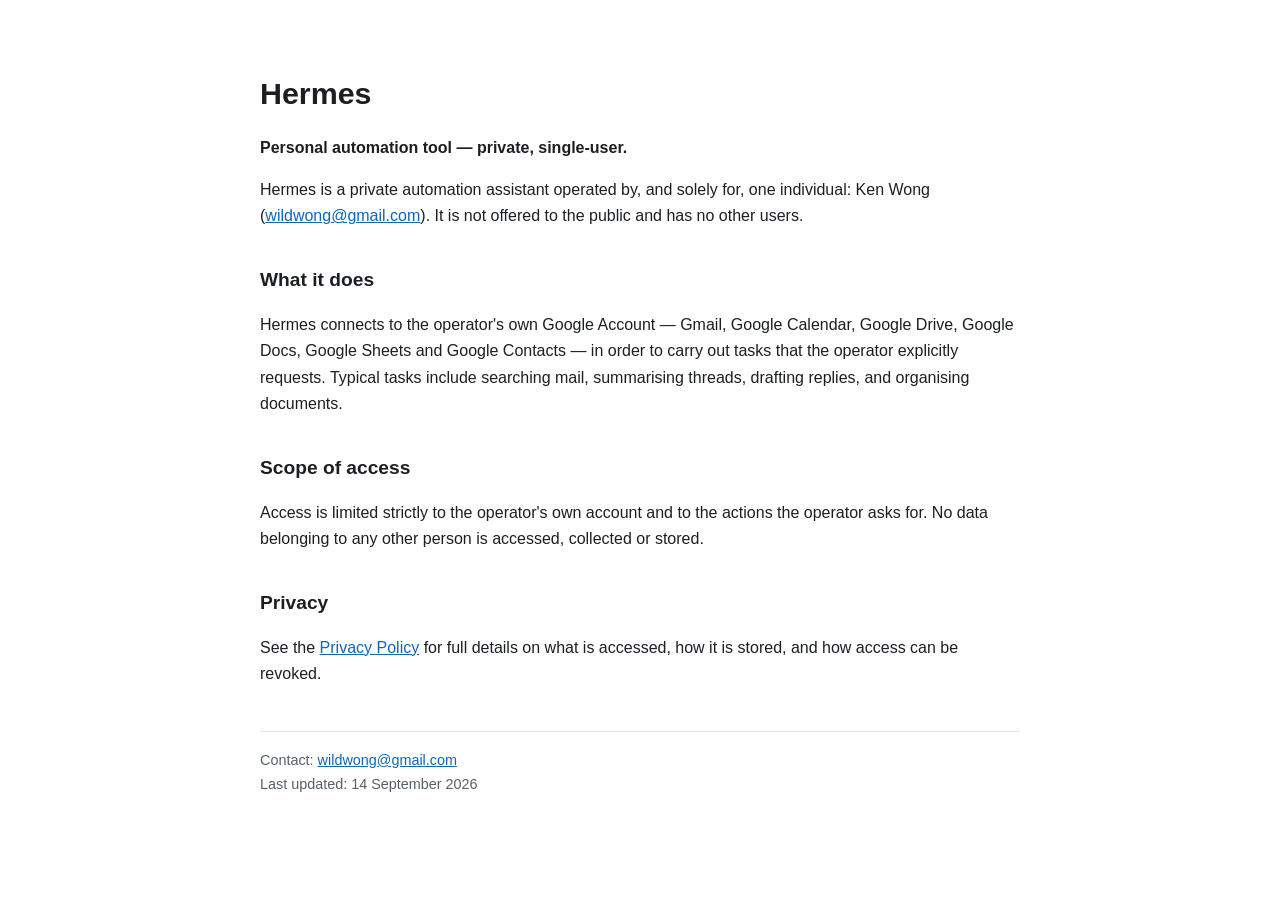
==== index.html @ 243882c4 "Add home page" ====
<!DOCTYPE html>
<html lang="en">
<head>
<meta charset="utf-8">
<meta name="viewport" content="width=device-width, initial-scale=1">
<title>Hermes - Personal Automation Tool</title>
<style>
 body{font-family:-apple-system,Segoe UI,Roboto,Helvetica,Arial,sans-serif;max-width:760px;
      margin:0 auto;padding:48px 20px;line-height:1.65;color:#1b1f24;background:#fff}
 h1{font-size:1.9rem;margin-bottom:.2em} h2{font-size:1.2rem;margin-top:1.8em}
 a{color:#0a66c2} footer{margin-top:3em;padding-top:1.2em;border-top:1px solid #e3e6ea;
      font-size:.9rem;color:#57606a}
</style>
</head>
<body>
<h1>Hermes</h1>
<p><strong>Personal automation tool &mdash; private, single-user.</strong></p>

<p>Hermes is a private automation assistant operated by, and solely for, one individual:
Ken Wong (<a href="mailto:wildwong@gmail.com">wildwong@gmail.com</a>). It is not offered to
the public and has no other users.</p>

<h2>What it does</h2>
<p>Hermes connects to the operator's own Google Account &mdash; Gmail, Google Calendar,
Google Drive, Google Docs, Google Sheets and Google Contacts &mdash; in order to carry out
tasks that the operator explicitly requests. Typical tasks include searching mail,
summarising threads, drafting replies, and organising documents.</p>

<h2>Scope of access</h2>
<p>Access is limited strictly to the operator's own account and to the actions the operator
asks for. No data belonging to any other person is accessed, collected or stored.</p>

<h2>Privacy</h2>
<p>See the <a href="privacy.html">Privacy Policy</a> for full details on what is accessed,
how it is stored, and how access can be revoked.</p>

<footer>
Contact: <a href="mailto:wildwong@gmail.com">wildwong@gmail.com</a><br>
Last updated: 14 September 2026
</footer>
</body>
</html>
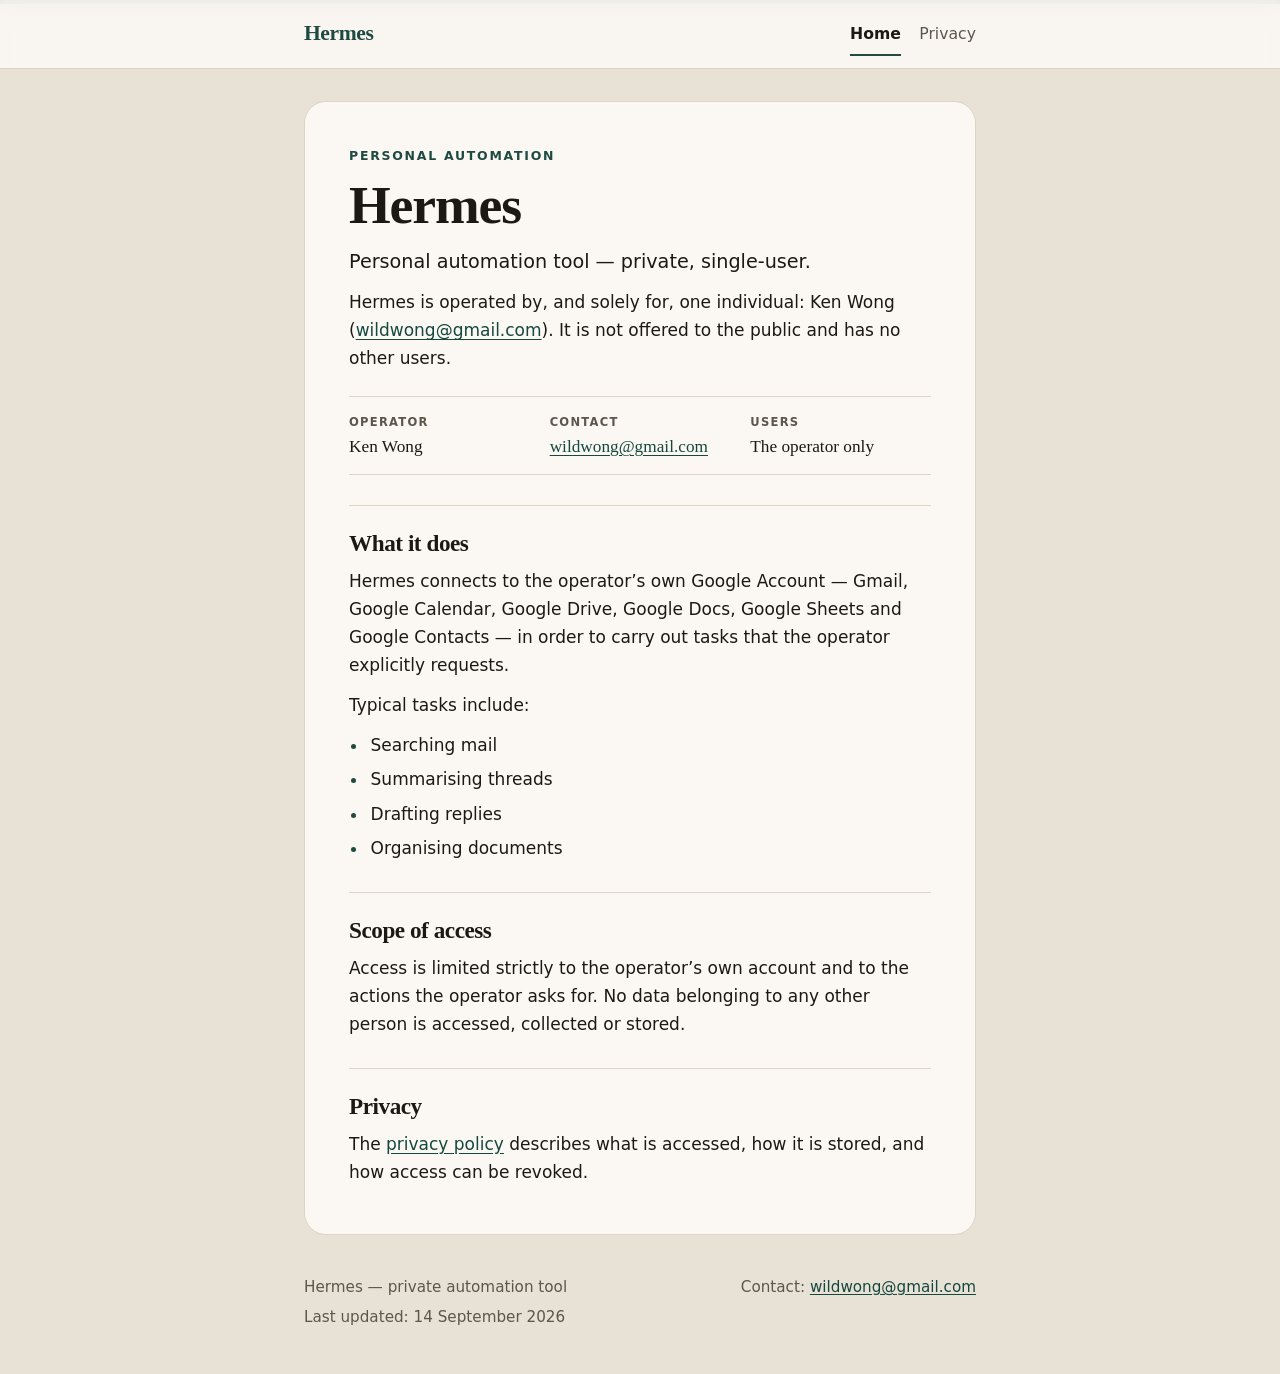
==== commit f71c908e: "Polish the Hermes home and privacy pages. Share one readable layout across both pages, link them tog" ====
--- a/index.html
+++ b/index.html
@@ -3,40 +3,73 @@
 <head>
 <meta charset="utf-8">
 <meta name="viewport" content="width=device-width, initial-scale=1">
-<title>Hermes - Personal Automation Tool</title>
-<style>
- body{font-family:-apple-system,Segoe UI,Roboto,Helvetica,Arial,sans-serif;max-width:760px;
-      margin:0 auto;padding:48px 20px;line-height:1.65;color:#1b1f24;background:#fff}
- h1{font-size:1.9rem;margin-bottom:.2em} h2{font-size:1.2rem;margin-top:1.8em}
- a{color:#0a66c2} footer{margin-top:3em;padding-top:1.2em;border-top:1px solid #e3e6ea;
-      font-size:.9rem;color:#57606a}
-</style>
+<meta name="description" content="Hermes is a private, single-user personal automation tool operated by Ken Wong. It is not offered to the public.">
+<meta name="theme-color" content="#1e4a42">
+<title>Hermes — Personal Automation Tool</title>
+<link rel="stylesheet" href="site.css">
 </head>
 <body>
-<h1>Hermes</h1>
-<p><strong>Personal automation tool &mdash; private, single-user.</strong></p>
+<a class="skip" href="#main">Skip to content</a>
+<header class="site-header">
+  <div class="shell header-inner">
+    <a class="wordmark" href="index.html">Hermes</a>
+    <nav class="site-nav" aria-label="Primary">
+      <a href="index.html" aria-current="page">Home</a>
+      <a href="privacy.html">Privacy</a>
+    </nav>
+  </div>
+</header>
+<main id="main">
+  <article class="shell sheet">
+    <p class="eyebrow">Personal automation</p>
+    <h1>Hermes</h1>
+    <p class="lede">Personal automation tool — private, single-user.</p>
+    <p class="intro">Hermes is operated by, and solely for, one individual: Ken Wong (<a href="mailto:wildwong@gmail.com">wildwong@gmail.com</a>). It is not offered to the public and has no other users.</p>
 
-<p>Hermes is a private automation assistant operated by, and solely for, one individual:
-Ken Wong (<a href="mailto:wildwong@gmail.com">wildwong@gmail.com</a>). It is not offered to
-the public and has no other users.</p>
+    <dl class="facts">
+      <div>
+        <dt>Operator</dt>
+        <dd>Ken Wong</dd>
+      </div>
+      <div>
+        <dt>Contact</dt>
+        <dd><a href="mailto:wildwong@gmail.com">wildwong@gmail.com</a></dd>
+      </div>
+      <div>
+        <dt>Users</dt>
+        <dd>The operator only</dd>
+      </div>
+    </dl>
 
-<h2>What it does</h2>
-<p>Hermes connects to the operator's own Google Account &mdash; Gmail, Google Calendar,
-Google Drive, Google Docs, Google Sheets and Google Contacts &mdash; in order to carry out
-tasks that the operator explicitly requests. Typical tasks include searching mail,
-summarising threads, drafting replies, and organising documents.</p>
+    <section aria-labelledby="what">
+      <h2 id="what">What it does</h2>
+      <p>Hermes connects to the operator’s own Google Account — Gmail, Google Calendar, Google Drive, Google Docs, Google Sheets and Google Contacts — in order to carry out tasks that the operator explicitly requests.</p>
+      <p>Typical tasks include:</p>
+      <ul>
+        <li>Searching mail</li>
+        <li>Summarising threads</li>
+        <li>Drafting replies</li>
+        <li>Organising documents</li>
+      </ul>
+    </section>
 
-<h2>Scope of access</h2>
-<p>Access is limited strictly to the operator's own account and to the actions the operator
-asks for. No data belonging to any other person is accessed, collected or stored.</p>
+    <section aria-labelledby="scope">
+      <h2 id="scope">Scope of access</h2>
+      <p>Access is limited strictly to the operator’s own account and to the actions the operator asks for. No data belonging to any other person is accessed, collected or stored.</p>
+    </section>
 
-<h2>Privacy</h2>
-<p>See the <a href="privacy.html">Privacy Policy</a> for full details on what is accessed,
-how it is stored, and how access can be revoked.</p>
-
-<footer>
-Contact: <a href="mailto:wildwong@gmail.com">wildwong@gmail.com</a><br>
-Last updated: 14 September 2026
+    <section aria-labelledby="privacy">
+      <h2 id="privacy">Privacy</h2>
+      <p>The <a href="privacy.html">privacy policy</a> describes what is accessed, how it is stored, and how access can be revoked.</p>
+    </section>
+  </article>
+</main>
+<footer class="site-footer">
+  <div class="shell footer-inner">
+    <p>Hermes — private automation tool</p>
+    <p>Contact: <a href="mailto:wildwong@gmail.com">wildwong@gmail.com</a></p>
+    <p>Last updated: 14 September 2026</p>
+  </div>
 </footer>
 </body>
 </html>
--- a/site.css
+++ b/site.css
@@ -0,0 +1,359 @@
+:root {
+  color-scheme: light;
+  --bg: #e7e1d6;
+  --surface: #fbf8f3;
+  --ink: #1c1915;
+  --muted: #5c564c;
+  --line: #ddd4c6;
+  --accent: #1e4a42;
+  --link: #15483f;
+  --focus: #9a3412;
+  --header: rgba(251, 248, 243, 0.92);
+  --mark: #1e4a42;
+  --sans: ui-sans-serif, system-ui, -apple-system, "Segoe UI", Roboto, Helvetica, Arial, "Apple Color Emoji", "Segoe UI Emoji", sans-serif;
+  --serif: "Iowan Old Style", "Palatino Linotype", Palatino, "Book Antiqua", Georgia, "Times New Roman", serif;
+  --measure: 42rem;
+}
+
+@media (prefers-color-scheme: dark) {
+  :root {
+    color-scheme: dark;
+    --bg: #141210;
+    --surface: #1e1b17;
+    --ink: #f4efe8;
+    --muted: #c2b9ad;
+    --line: #3a342c;
+    --accent: #9dcec0;
+    --link: #b7e0d4;
+    --focus: #fdba74;
+    --header: rgba(30, 27, 23, 0.92);
+    --mark: #9dcec0;
+  }
+}
+
+*,
+*::before,
+*::after {
+  box-sizing: border-box;
+}
+
+html {
+  scroll-behavior: smooth;
+}
+
+body {
+  margin: 0;
+  background:
+    linear-gradient(var(--accent), var(--accent)) top / 100% 4px no-repeat,
+    var(--bg);
+  color: var(--ink);
+  font-family: var(--sans);
+  font-size: 1.0625rem;
+  line-height: 1.65;
+  text-rendering: optimizeLegibility;
+}
+
+@media (prefers-reduced-motion: reduce) {
+  html {
+    scroll-behavior: auto;
+  }
+}
+
+.skip {
+  position: absolute;
+  left: 1rem;
+  top: 0;
+  transform: translateY(-120%);
+  background: var(--surface);
+  color: var(--ink);
+  padding: 0.55rem 0.8rem;
+  border: 1px solid var(--line);
+  border-radius: 8px;
+  z-index: 3;
+}
+
+.skip:focus {
+  transform: none;
+  top: 0.75rem;
+}
+
+.shell {
+  width: min(100% - 2rem, var(--measure));
+  margin-inline: auto;
+}
+
+.site-header {
+  position: sticky;
+  top: 0;
+  z-index: 2;
+  background: var(--header);
+  border-bottom: 1px solid var(--line);
+  backdrop-filter: blur(10px);
+}
+
+.header-inner {
+  display: flex;
+  align-items: center;
+  justify-content: space-between;
+  gap: 0.75rem 1.5rem;
+  min-height: 4.25rem;
+  flex-wrap: wrap;
+  padding-block: 0.35rem;
+}
+
+.wordmark {
+  font-family: var(--serif);
+  font-size: 1.35rem;
+  font-weight: 600;
+  letter-spacing: -0.02em;
+  color: var(--mark);
+  text-decoration: none;
+  line-height: 1;
+  padding-block: 0.4rem;
+}
+
+.site-nav {
+  display: flex;
+  flex-wrap: wrap;
+  gap: 0.15rem 1.15rem;
+}
+
+.site-nav a {
+  display: inline-flex;
+  align-items: center;
+  min-height: 2.75rem;
+  color: var(--muted);
+  text-decoration: none;
+  font-size: 0.98rem;
+}
+
+.site-nav a:hover {
+  color: var(--ink);
+}
+
+.site-nav a[aria-current="page"] {
+  color: var(--ink);
+  font-weight: 650;
+  box-shadow: inset 0 -2px 0 var(--accent);
+}
+
+main {
+  padding-block: 1.5rem 2rem;
+}
+
+.sheet {
+  background: var(--surface);
+  border: 1px solid var(--line);
+  border-radius: 18px;
+  padding: 1.75rem 1.25rem 2rem;
+}
+
+.eyebrow {
+  margin: 0 0 0.55rem;
+  color: var(--accent);
+  font-size: 0.78rem;
+  font-weight: 650;
+  letter-spacing: 0.14em;
+  text-transform: uppercase;
+}
+
+h1,
+h2 {
+  font-family: var(--serif);
+  font-weight: 600;
+  letter-spacing: -0.02em;
+  line-height: 1.15;
+}
+
+h1 {
+  margin: 0 0 0.7rem;
+  font-size: clamp(2.35rem, 6vw, 3.35rem);
+}
+
+h2 {
+  margin: 0 0 0.65rem;
+  font-size: 1.45rem;
+}
+
+.lede {
+  margin: 0;
+  font-size: 1.2rem;
+  line-height: 1.45;
+}
+
+.intro {
+  margin: 0.9rem 0 0;
+}
+
+.facts {
+  display: grid;
+  grid-template-columns: 1fr;
+  gap: 0.9rem 1.25rem;
+  margin: 1.5rem 0 0.25rem;
+  padding: 1rem 0;
+  border-top: 1px solid var(--line);
+  border-bottom: 1px solid var(--line);
+}
+
+.facts dt {
+  margin: 0 0 0.15rem;
+  color: var(--muted);
+  font-size: 0.72rem;
+  font-weight: 650;
+  letter-spacing: 0.11em;
+  text-transform: uppercase;
+}
+
+.facts dd {
+  margin: 0;
+  font-family: var(--serif);
+  font-size: 1.08rem;
+  line-height: 1.35;
+  overflow-wrap: anywhere;
+}
+
+section {
+  margin-top: 1.85rem;
+  padding-top: 1.5rem;
+  border-top: 1px solid var(--line);
+  scroll-margin-top: 5.5rem;
+}
+
+section p,
+.updated,
+.intro {
+  margin-block: 0.75rem;
+}
+
+section p:first-of-type,
+.sheet > .updated {
+  margin-top: 0.35rem;
+}
+
+section p:last-child {
+  margin-bottom: 0;
+}
+
+a {
+  color: var(--link);
+  text-underline-offset: 0.16em;
+}
+
+a:hover {
+  text-decoration-thickness: 2px;
+}
+
+:focus-visible {
+  outline: 2px solid var(--focus);
+  outline-offset: 3px;
+}
+
+ul,
+ol {
+  margin: 0.75rem 0 0;
+  padding-left: 1.2rem;
+}
+
+li {
+  margin: 0.4rem 0;
+  padding-left: 0.15rem;
+}
+
+li::marker {
+  color: var(--accent);
+}
+
+.toc {
+  margin-top: 1.5rem;
+  padding: 0.95rem 1rem 1rem;
+  border: 1px solid var(--line);
+  border-radius: 12px;
+  background: color-mix(in srgb, var(--accent) 7%, var(--surface));
+}
+
+.toc p {
+  margin: 0 0 0.4rem;
+  color: var(--muted);
+  font-size: 0.72rem;
+  font-weight: 650;
+  letter-spacing: 0.11em;
+  text-transform: uppercase;
+}
+
+.toc ol {
+  margin: 0;
+  padding-left: 1.2rem;
+}
+
+.toc a {
+  text-decoration-thickness: 1px;
+}
+
+.site-footer {
+  padding-bottom: 2.75rem;
+  color: var(--muted);
+  font-size: 0.95rem;
+}
+
+.footer-inner {
+  display: flex;
+  flex-wrap: wrap;
+  justify-content: space-between;
+  gap: 0.35rem 1.5rem;
+}
+
+.site-footer p {
+  margin: 0;
+}
+
+@media (min-width: 640px) {
+  .shell {
+    width: min(100% - 3rem, var(--measure));
+  }
+
+  .sheet {
+    padding: 2.75rem 2.75rem 3rem;
+    border-radius: 22px;
+  }
+
+  main {
+    padding-block: 2rem 2.5rem;
+  }
+
+  .facts {
+    grid-template-columns: repeat(3, minmax(0, 1fr));
+  }
+}
+
+@media print {
+  body {
+    background: #fff;
+    color: #000;
+  }
+
+  .site-header {
+    position: static;
+    background: #fff;
+  }
+
+  .sheet,
+  .toc {
+    border: 0;
+    background: #fff;
+    padding: 0;
+  }
+
+  a {
+    color: #000;
+  }
+
+  a[href^="http"]::after,
+  a[href^="mailto:"]::after {
+    content: " (" attr(href) ")";
+    font-size: 0.85em;
+  }
+
+  .skip {
+    display: none;
+  }
+}
